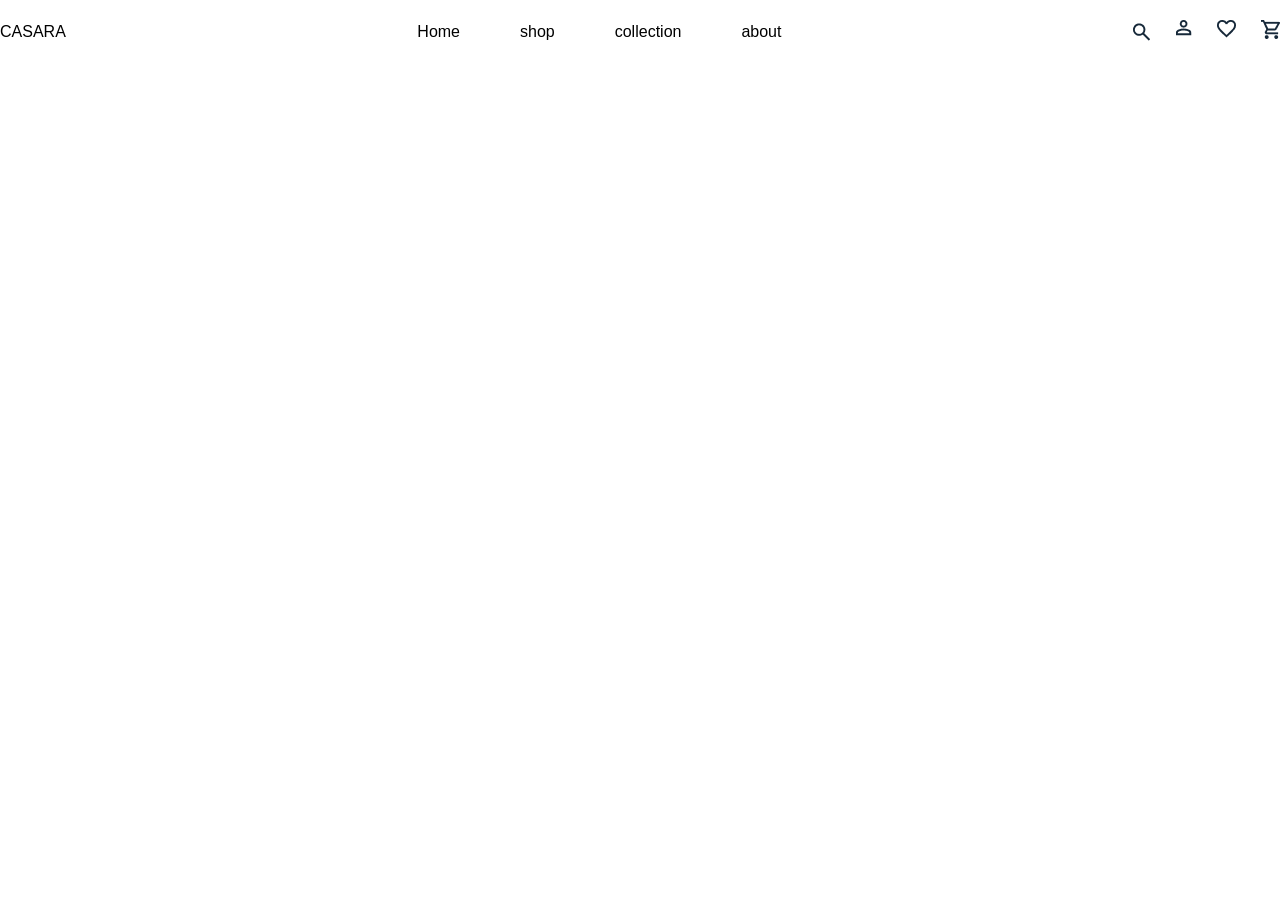
==== index.html @ 80cb8588 "create header" ====
<!doctype html>
<html>

<head>
  <meta charset="UTF-8">
  <meta name="viewport" content="width=device-width, initial-scale=1.0">
  <link href="./src/output.css" rel="stylesheet">
  <link rel="stylesheet" href="https://cdnjs.cloudflare.com/ajax/libs/font-awesome/6.7.2/css/all.min.css">
</head>

<body>
  <header class= py-[20px]">
    <div class="container  mx-auto flex justify-between items-center py-5">
      <div class="menu block md:hidden"><a href="#"><img src="./assets/img/icons/menu (1).svg" alt=""> </a> </div>

      <div class="logo"> CASARA</div>

      <nav class=" hidden md:block">
        <ul class="flex gap-15">
          <li> <a href=" #">Home</a></li>
          <li> <a href=" #">shop</a></li>
          <li> <a href=" #">collection</a></li>
          <li> <a href=" #">about</a></li>

        </ul>



      </nav>
      <div>
        <ul class="flex gap-6.25">

          <li class="hidden md:block"> <a href=" #">
              <img src="./assets/img/icons/search.png" alt=""> </a></li>

          <li class="hidden md:block"> <a href="#"> <img src="./assets/img/icons/person.png" alt=""></a></li>
          <li class="hidden md:block"> <a href="# "> <img src="./assets/img/icons/heart.png" alt=""></a></li>
          <li> <a href=" #"> <img src="./assets/img/icons/Icon.png" alt=""></a></li>

        </ul>
      </div>
    </div>
  </header>
</body>

</html>
---- src/output.css ----
/*! tailwindcss v4.3.3 | MIT License | https://tailwindcss.com */
@layer theme, base, components, utilities;
@layer theme {
  :root, :host {
    --font-sans: -apple-system, BlinkMacSystemFont, "Segoe UI", Roboto, "Helvetica Neue",
      "Noto Sans", Arial, sans-serif, "Apple Color Emoji", "Segoe UI Emoji",
      "Segoe UI Symbol", "Noto Color Emoji";
    --font-mono: ui-monospace, SFMono-Regular, Menlo, Monaco, Consolas, "Liberation Mono",
      "Courier New", monospace;
    --spacing: 0.25rem;
    --default-font-family: var(--font-sans);
    --default-mono-font-family: var(--font-mono);
  }
}
@layer base {
  *, ::after, ::before, ::backdrop, ::file-selector-button {
    box-sizing: border-box;
    margin: 0;
    padding: 0;
    border: 0 solid;
  }
  html, :host {
    line-height: 1.5;
    -webkit-text-size-adjust: 100%;
    tab-size: 4;
    font-family: var(--default-font-family, -apple-system, BlinkMacSystemFont, "Segoe UI", Roboto, "Helvetica Neue", "Noto Sans", Arial, sans-serif, "Apple Color Emoji", "Segoe UI Emoji", "Segoe UI Symbol", "Noto Color Emoji");
    font-feature-settings: var(--default-font-feature-settings, normal);
    font-variation-settings: var(--default-font-variation-settings, normal);
    -webkit-tap-highlight-color: transparent;
  }
  hr {
    height: 0;
    color: inherit;
    border-top-width: 1px;
  }
  abbr:where([title]) {
    -webkit-text-decoration: underline dotted;
    text-decoration: underline dotted;
  }
  h1, h2, h3, h4, h5, h6 {
    font-size: inherit;
    font-weight: inherit;
  }
  a {
    color: inherit;
    -webkit-text-decoration: inherit;
    text-decoration: inherit;
  }
  b, strong {
    font-weight: bolder;
  }
  code, kbd, samp, pre {
    font-family: var(--default-mono-font-family, ui-monospace, SFMono-Regular, Menlo, Monaco, Consolas, "Liberation Mono", "Courier New", monospace);
    font-feature-settings: var(--default-mono-font-feature-settings, normal);
    font-variation-settings: var(--default-mono-font-variation-settings, normal);
    font-size: 1em;
  }
  small {
    font-size: 80%;
  }
  sub, sup {
    font-size: 75%;
    line-height: 0;
    position: relative;
    vertical-align: baseline;
  }
  sub {
    bottom: -0.25em;
  }
  sup {
    top: -0.5em;
  }
  table {
    text-indent: 0;
    border-color: inherit;
    border-collapse: collapse;
  }
  :-moz-focusring:where(:not(iframe)) {
    outline: auto;
  }
  progress {
    vertical-align: baseline;
  }
  summary {
    display: list-item;
  }
  ol, ul, menu {
    list-style: none;
  }
  img, svg, video, canvas, audio, iframe, embed, object {
    display: block;
    vertical-align: middle;
  }
  img, video {
    max-width: 100%;
    height: auto;
  }
  button, input, select, optgroup, textarea, ::file-selector-button {
    font: inherit;
    font-feature-settings: inherit;
    font-variation-settings: inherit;
    letter-spacing: inherit;
    color: inherit;
    border-radius: 0;
    background-color: transparent;
    opacity: 1;
  }
  :where(select:is([multiple], [size])) optgroup {
    font-weight: bolder;
  }
  :where(select:is([multiple], [size])) optgroup option {
    padding-inline-start: 20px;
  }
  ::file-selector-button {
    margin-inline-end: 4px;
  }
  ::placeholder {
    opacity: 1;
  }
  @supports (not (-webkit-appearance: -apple-pay-button))  or (contain-intrinsic-size: 1px) {
    ::placeholder {
      color: currentcolor;
      @supports (color: color-mix(in lab, red, red)) {
        color: color-mix(in oklab, currentcolor 50%, transparent);
      }
    }
  }
  textarea {
    resize: vertical;
  }
  ::-webkit-search-decoration {
    -webkit-appearance: none;
  }
  ::-webkit-date-and-time-value {
    min-height: 1lh;
    text-align: inherit;
  }
  ::-webkit-datetime-edit {
    display: inline-flex;
  }
  ::-webkit-datetime-edit-fields-wrapper {
    padding: 0;
  }
  ::-webkit-datetime-edit, ::-webkit-datetime-edit-year-field, ::-webkit-datetime-edit-month-field, ::-webkit-datetime-edit-day-field, ::-webkit-datetime-edit-hour-field, ::-webkit-datetime-edit-minute-field, ::-webkit-datetime-edit-second-field, ::-webkit-datetime-edit-millisecond-field, ::-webkit-datetime-edit-meridiem-field {
    padding-block: 0;
  }
  ::-webkit-calendar-picker-indicator {
    line-height: 1;
  }
  :-moz-ui-invalid {
    box-shadow: none;
  }
  button, input:where([type="button"], [type="reset"], [type="submit"]), ::file-selector-button {
    appearance: button;
  }
  ::-webkit-inner-spin-button, ::-webkit-outer-spin-button {
    height: auto;
  }
  [hidden]:where(:not([hidden="until-found"])) {
    display: none !important;
  }
}
@layer utilities {
  .container {
    width: 100%;
    @media (width >= 40rem) {
      max-width: 40rem;
    }
    @media (width >= 48rem) {
      max-width: 48rem;
    }
    @media (width >= 64rem) {
      max-width: 64rem;
    }
    @media (width >= 80rem) {
      max-width: 80rem;
    }
    @media (width >= 96rem) {
      max-width: 96rem;
    }
  }
  .mx-auto {
    margin-inline: auto;
  }
  .block {
    display: block;
  }
  .flex {
    display: flex;
  }
  .hidden {
    display: none;
  }
  .items-center {
    align-items: center;
  }
  .justify-between {
    justify-content: space-between;
  }
  .gap-6\.25 {
    gap: calc(var(--spacing) * 6.25);
  }
  .gap-15 {
    gap: calc(var(--spacing) * 15);
  }
  .py-5 {
    padding-block: calc(var(--spacing) * 5);
  }
  .py-\[20px\] {
    padding-block: 20px;
  }
  @media (width >= 48rem) {
    .md\:block {
      display: block;
    }
    .md\:hidden {
      display: none;
    }
  }
}
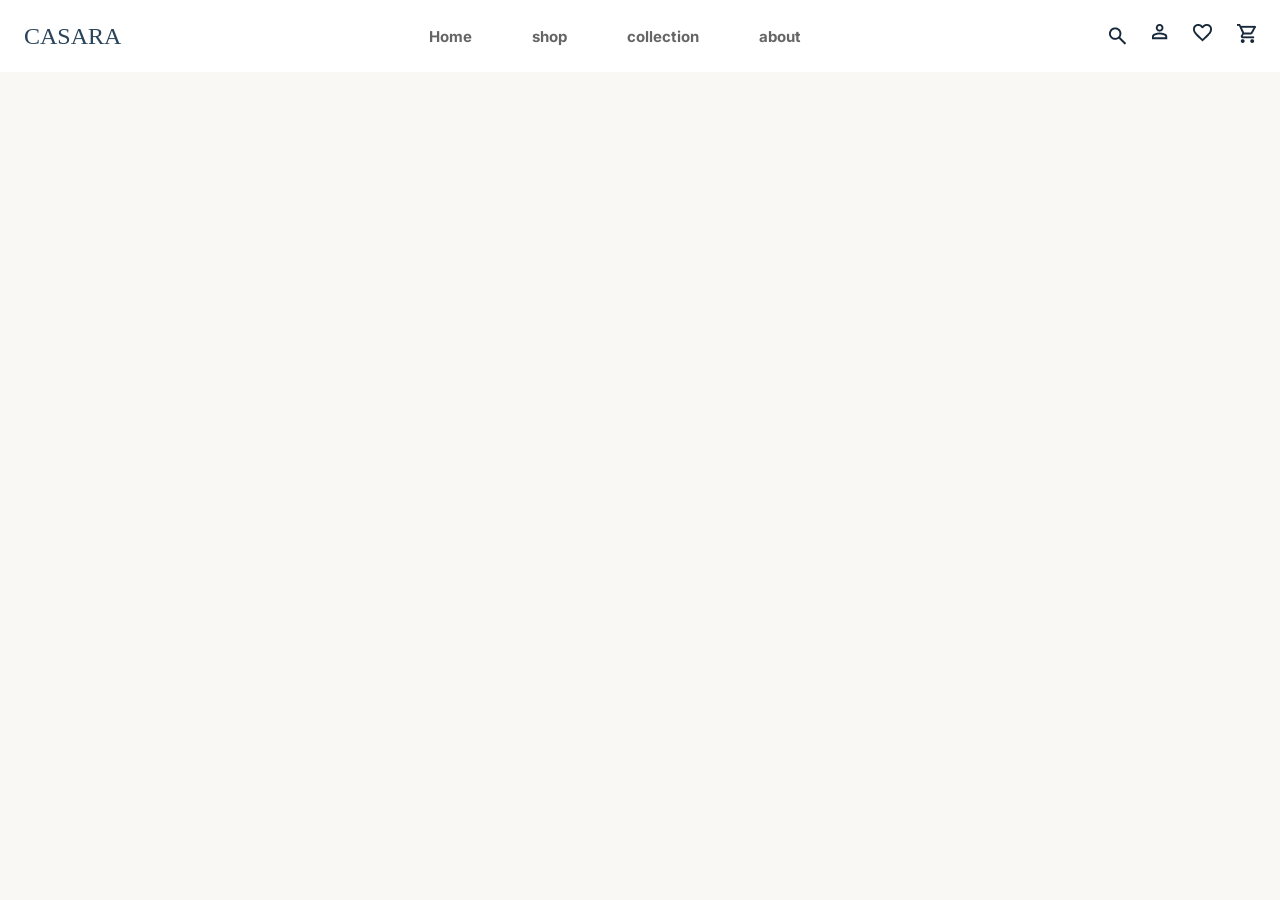
==== commit e3dc86bd: "editing" ====
--- a/index.html
+++ b/index.html
@@ -4,23 +4,30 @@
 <head>
   <meta charset="UTF-8">
   <meta name="viewport" content="width=device-width, initial-scale=1.0">
+  <link rel="preconnect" href="https://fonts.googleapis.com">
+  <link rel="preconnect" href="https://fonts.gstatic.com" crossorigin>
+  <link
+    href="https://fonts.googleapis.com/css2?family=EB+Garamond:ital,wght@0,400..800;1,400..800&family=Inter:ital,opsz,wght@0,14..32,100..900;1,14..32,100..900&display=swap"
+    rel="stylesheet">
   <link href="./src/output.css" rel="stylesheet">
   <link rel="stylesheet" href="https://cdnjs.cloudflare.com/ajax/libs/font-awesome/6.7.2/css/all.min.css">
 </head>
 
-<body>
-  <header class= py-[20px]">
-    <div class="container  mx-auto flex justify-between items-center py-5">
+
+
+<body class="font-inter ">
+  <header class=" py-5 bg-white">
+    <div class="container  mx-auto row justify-between  px-6">
       <div class="menu block md:hidden"><a href="#"><img src="./assets/img/icons/menu (1).svg" alt=""> </a> </div>
 
-      <div class="logo"> CASARA</div>
+      <div class="logo font-logo text-2xl text-primary-warm "> <a href="index.html">CASARA</a></div>
 
       <nav class=" hidden md:block">
-        <ul class="flex gap-15">
-          <li> <a href=" #">Home</a></li>
-          <li> <a href=" #">shop</a></li>
-          <li> <a href=" #">collection</a></li>
-          <li> <a href=" #">about</a></li>
+        <ul class="row  gap-15">
+          <li> <a href=" #" class="navlink">Home</a></li>
+          <li> <a href=" #" class="navlink">shop</a></li>
+          <li> <a href=" #" class="navlink">collection</a></li>
+          <li> <a href=" #" class="navlink">about</a></li>
 
         </ul>
 
@@ -41,6 +48,9 @@
       </div>
     </div>
   </header>
+  <main>
+    
+
 </body>
 
 </html>
--- a/src/output.css
+++ b/src/output.css
@@ -1,4 +1,5 @@
 /*! tailwindcss v4.3.3 | MIT License | https://tailwindcss.com */
+@layer properties;
 @layer theme, base, components, utilities;
 @layer theme {
   :root, :host {
@@ -7,9 +8,21 @@
       "Segoe UI Symbol", "Noto Color Emoji";
     --font-mono: ui-monospace, SFMono-Regular, Menlo, Monaco, Consolas, "Liberation Mono",
       "Courier New", monospace;
+    --color-amber-600: oklch(66.6% 0.179 58.318);
+    --color-white: #fff;
     --spacing: 0.25rem;
+    --text-2xl: 1.5rem;
+    --text-2xl--line-height: calc(2 / 1.5);
+    --font-weight-medium: 500;
+    --font-weight-bold: 700;
+    --default-transition-duration: 150ms;
+    --default-transition-timing-function: cubic-bezier(0.4, 0, 0.2, 1);
     --default-font-family: var(--font-sans);
     --default-mono-font-family: var(--font-mono);
+    --font-inter: "inter";
+    --font-logo: "Ibarra Real Nova", serif;
+    --color-primary-warm: #29445A;
+    --color-brand-bg: #FAF8F5;
   }
 }
 @layer base {
@@ -182,6 +195,10 @@
   .mx-auto {
     margin-inline: auto;
   }
+  .row {
+    display: flex;
+    align-items: center;
+  }
   .block {
     display: block;
   }
@@ -191,23 +208,93 @@
   .hidden {
     display: none;
   }
-  .items-center {
-    align-items: center;
+  .table {
+    display: table;
+  }
+  .border-collapse {
+    border-collapse: collapse;
+  }
+  .resize {
+    resize: both;
   }
   .justify-between {
     justify-content: space-between;
   }
+  .gap-6 {
+    gap: calc(var(--spacing) * 6);
+  }
   .gap-6\.25 {
     gap: calc(var(--spacing) * 6.25);
   }
   .gap-15 {
     gap: calc(var(--spacing) * 15);
   }
+  .border {
+    border-style: var(--tw-border-style);
+    border-width: 1px;
+  }
+  .bg-white {
+    background-color: var(--color-white);
+  }
+  .px-6 {
+    padding-inline: calc(var(--spacing) * 6);
+  }
   .py-5 {
     padding-block: calc(var(--spacing) * 5);
   }
-  .py-\[20px\] {
-    padding-block: 20px;
+  .font-inter {
+    font-family: var(--font-inter);
+  }
+  .font-logo {
+    font-family: var(--font-logo);
+  }
+  .text-2xl {
+    font-size: var(--text-2xl);
+    line-height: var(--tw-leading, var(--text-2xl--line-height));
+  }
+  .navlink {
+    font-size: 15px;
+    --tw-font-weight: var(--font-weight-bold);
+    font-weight: var(--font-weight-bold);
+    opacity: 60%;
+    transition-property: all;
+    transition-timing-function: var(--tw-ease, var(--default-transition-timing-function));
+    transition-duration: var(--tw-duration, var(--default-transition-duration));
+    --tw-duration: 300ms;
+    transition-duration: 300ms;
+    &:hover {
+      @media (hover: hover) {
+        color: var(--color-primary-warm);
+      }
+    }
+  }
+  .text-\[11px\] {
+    font-size: 11px;
+  }
+  .leading-\[16\.5px\] {
+    --tw-leading: 16.5px;
+    line-height: 16.5px;
+  }
+  .font-medium {
+    --tw-font-weight: var(--font-weight-medium);
+    font-weight: var(--font-weight-medium);
+  }
+  .tracking-\[0\.88px\] {
+    --tw-tracking: 0.88px;
+    letter-spacing: 0.88px;
+  }
+  .text-\[\#491700\] {
+    color: #491700;
+  }
+  .text-primary-warm {
+    color: var(--color-primary-warm);
+  }
+  .underline {
+    text-decoration-line: underline;
+  }
+  .outline {
+    outline-style: var(--tw-outline-style);
+    outline-width: 1px;
   }
   @media (width >= 48rem) {
     .md\:block {
@@ -218,3 +305,69 @@
     }
   }
 }
+@layer base {
+  body {
+    font-family: var(--font-inter);
+    background-color: var(--color-brand-bg);
+  }
+  h1 {
+    font-size: 3rem;
+    line-height: 1.2rem;
+    font-weight: 500;
+  }
+  h2 {
+    font-size: 2rem;
+    line-height: 1.2rem;
+    font-weight: 500;
+  }
+  h3 {
+    font-size: 1.5rem;
+    line-height: 1.2rem;
+    font-weight: 500;
+  }
+  .container {
+    margin-inline: auto;
+    padding-inline: calc(var(--spacing) * 2);
+    @media (width >= 48rem) {
+      padding-inline: 0px;
+    }
+  }
+}
+@property --tw-border-style {
+  syntax: "*";
+  inherits: false;
+  initial-value: solid;
+}
+@property --tw-font-weight {
+  syntax: "*";
+  inherits: false;
+}
+@property --tw-duration {
+  syntax: "*";
+  inherits: false;
+}
+@property --tw-leading {
+  syntax: "*";
+  inherits: false;
+}
+@property --tw-tracking {
+  syntax: "*";
+  inherits: false;
+}
+@property --tw-outline-style {
+  syntax: "*";
+  inherits: false;
+  initial-value: solid;
+}
+@layer properties {
+  @supports ((-webkit-hyphens: none) and (not (margin-trim: inline))) or ((-moz-orient: inline) and (not (color:rgb(from red r g b)))) {
+    *, ::before, ::after, ::backdrop {
+      --tw-border-style: solid;
+      --tw-font-weight: initial;
+      --tw-duration: initial;
+      --tw-leading: initial;
+      --tw-tracking: initial;
+      --tw-outline-style: solid;
+    }
+  }
+}
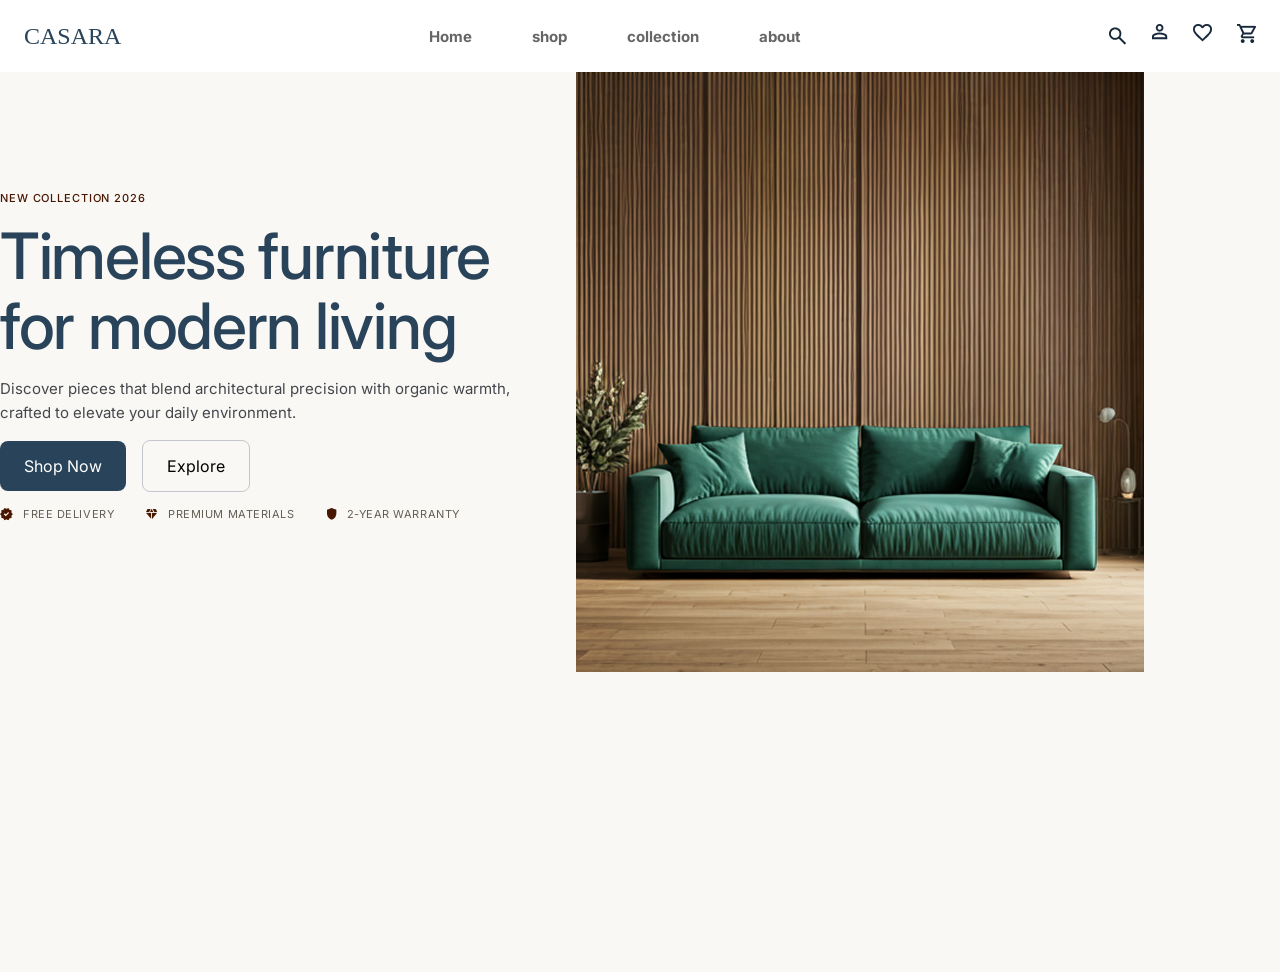
==== commit dac114d6: "hero section" ====
--- a/index.html
+++ b/index.html
@@ -49,8 +49,51 @@
     </div>
   </header>
   <main>
-    
+    <section class="h-screen">
+      <div class="container row  flex-col md:flex-row gap-12 ">
+        <div class="flex flex-col gap-[14.9px]">
+          <div class="text-[#491700] text-[11px] font-medium  leading-[16.5px] tracking-[0.88px]"> NEW COLLECTION 2026
+          </div>
 
+          <h1
+            class="text-[36px] leading-[39.6px] tracking-[-0.72px] text-primary-warm lg:text-[64px] font-medium  lg:leading-[70.4px] lg:tracking-[-1.28px] ">
+            Timeless furniture for modern living
+          </h1>
+          <div>
+            <p class="text-[#43474C] text-[15px] font-normal leading-6 ">Discover pieces that blend architectural
+              precision with organic warmth, crafted to elevate your daily environment.
+
+            </p>
+          </div>
+
+          <div class="   flex-col  row md:flex-row  gap-[16px] "> <button
+              class=" w-full md:w-auto bg-primary-warm text-white text-[16px] leading-6 py-3.25 px-6  rounded-lg hover:bg-primary-warm/80 transition active:scale-90">Shop
+              Now
+            </button>
+            <button
+              class="w-full md:w-auto border border-[#C4C6CD]  py-3.25 px-6 rounded-lg  hover:bg-primary-warm/80 transition active:scale-90">Explore</button>
+          </div>
+          <div class="  flex flex-col pb-8 gap-4 md:flex-row md:row md:gap-8">
+            <div class=" text-[11px] leading-4 tracking-[.55px] text-[#635E55] row gap-2.5 "> <img
+                src="./assets/img/icons/true.png" alt="">FREE
+              DELIVERY</div>
+            <div class=" text-[11px] leading-4 tracking-[.55px] text-[#635E55] row gap-2.5 "> <img
+                src="./assets/img/icons/redheart.png" alt=""> PREMIUM
+              MATERIALS </div>
+            <div class=" text-[11px] leading-4 tracking-[.55px] text-[#635E55] row gap-2.5 "> <img
+                src="./assets/img/icons/Icon (2).png" alt="">2-YEAR WARRANTY
+            </div>
+          </div>
+
+
+
+        </div>
+        <div class="imgs w-full"> <img src="./assets/img/hero.png" alt=""></div>
+
+      </div>
+
+    </section>
+  </main>
 </body>
 
 </html>
--- a/src/output.css
+++ b/src/output.css
@@ -8,13 +8,14 @@
       "Segoe UI Symbol", "Noto Color Emoji";
     --font-mono: ui-monospace, SFMono-Regular, Menlo, Monaco, Consolas, "Liberation Mono",
       "Courier New", monospace;
-    --color-amber-600: oklch(66.6% 0.179 58.318);
     --color-white: #fff;
     --spacing: 0.25rem;
     --text-2xl: 1.5rem;
     --text-2xl--line-height: calc(2 / 1.5);
+    --font-weight-normal: 400;
     --font-weight-medium: 500;
     --font-weight-bold: 700;
+    --radius-lg: 0.5rem;
     --default-transition-duration: 150ms;
     --default-transition-timing-function: cubic-bezier(0.4, 0, 0.2, 1);
     --default-font-family: var(--font-sans);
@@ -192,6 +193,15 @@
       max-width: 96rem;
     }
   }
+  .custom-container {
+    margin-inline: auto;
+    width: 100%;
+    max-width: 1280px;
+    padding-inline: calc(var(--spacing) * 6);
+    @media (width >= 48rem) {
+      padding-inline: 0px;
+    }
+  }
   .mx-auto {
     margin-inline: auto;
   }
@@ -211,36 +221,81 @@
   .table {
     display: table;
   }
+  .h-screen {
+    height: 100vh;
+  }
+  .w-full {
+    width: 100%;
+  }
   .border-collapse {
     border-collapse: collapse;
   }
   .resize {
     resize: both;
   }
+  .flex-col {
+    flex-direction: column;
+  }
   .justify-between {
     justify-content: space-between;
   }
+  .gap-2 {
+    gap: calc(var(--spacing) * 2);
+  }
+  .gap-2\.5 {
+    gap: calc(var(--spacing) * 2.5);
+  }
+  .gap-4 {
+    gap: calc(var(--spacing) * 4);
+  }
   .gap-6 {
     gap: calc(var(--spacing) * 6);
   }
   .gap-6\.25 {
     gap: calc(var(--spacing) * 6.25);
   }
+  .gap-12 {
+    gap: calc(var(--spacing) * 12);
+  }
   .gap-15 {
     gap: calc(var(--spacing) * 15);
+  }
+  .gap-\[14\.9px\] {
+    gap: 14.9px;
+  }
+  .gap-\[16px\] {
+    gap: 16px;
+  }
+  .rounded-lg {
+    border-radius: var(--radius-lg);
   }
   .border {
     border-style: var(--tw-border-style);
     border-width: 1px;
   }
+  .border-\[\#C4C6CD\] {
+    border-color: #C4C6CD;
+  }
+  .bg-primary-warm {
+    background-color: var(--color-primary-warm);
+  }
   .bg-white {
     background-color: var(--color-white);
   }
   .px-6 {
     padding-inline: calc(var(--spacing) * 6);
   }
+  .py-3 {
+    padding-block: calc(var(--spacing) * 3);
+  }
+  .py-3\.25 {
+    padding-block: calc(var(--spacing) * 3.25);
+  }
   .py-5 {
     padding-block: calc(var(--spacing) * 5);
+  }
+  .pb-8 {
+    padding-bottom: calc(var(--spacing) * 8);
   }
   .font-inter {
     font-family: var(--font-inter);
@@ -271,23 +326,65 @@
   .text-\[11px\] {
     font-size: 11px;
   }
+  .text-\[15px\] {
+    font-size: 15px;
+  }
+  .text-\[16px\] {
+    font-size: 16px;
+  }
+  .text-\[36px\] {
+    font-size: 36px;
+  }
+  .leading-4 {
+    --tw-leading: calc(var(--spacing) * 4);
+    line-height: calc(var(--spacing) * 4);
+  }
+  .leading-6 {
+    --tw-leading: calc(var(--spacing) * 6);
+    line-height: calc(var(--spacing) * 6);
+  }
   .leading-\[16\.5px\] {
     --tw-leading: 16.5px;
     line-height: 16.5px;
   }
+  .leading-\[39\.6px\] {
+    --tw-leading: 39.6px;
+    line-height: 39.6px;
+  }
   .font-medium {
     --tw-font-weight: var(--font-weight-medium);
     font-weight: var(--font-weight-medium);
   }
+  .font-normal {
+    --tw-font-weight: var(--font-weight-normal);
+    font-weight: var(--font-weight-normal);
+  }
+  .tracking-\[-0\.72px\] {
+    --tw-tracking: -0.72px;
+    letter-spacing: -0.72px;
+  }
+  .tracking-\[\.55px\] {
+    --tw-tracking: .55px;
+    letter-spacing: .55px;
+  }
   .tracking-\[0\.88px\] {
     --tw-tracking: 0.88px;
     letter-spacing: 0.88px;
   }
+  .text-\[\#635E55\] {
+    color: #635E55;
+  }
+  .text-\[\#43474C\] {
+    color: #43474C;
+  }
   .text-\[\#491700\] {
     color: #491700;
   }
   .text-primary-warm {
     color: var(--color-primary-warm);
+  }
+  .text-white {
+    color: var(--color-white);
   }
   .underline {
     text-decoration-line: underline;
@@ -296,12 +393,59 @@
     outline-style: var(--tw-outline-style);
     outline-width: 1px;
   }
+  .transition {
+    transition-property: color, background-color, border-color, outline-color, text-decoration-color, fill, stroke, --tw-gradient-from, --tw-gradient-via, --tw-gradient-to, opacity, box-shadow, transform, translate, scale, rotate, filter, -webkit-backdrop-filter, backdrop-filter, display, content-visibility, overlay, pointer-events;
+    transition-timing-function: var(--tw-ease, var(--default-transition-timing-function));
+    transition-duration: var(--tw-duration, var(--default-transition-duration));
+  }
+  @media (hover: hover) {
+    .hover\:bg-primary-warm\/80:hover {
+      background-color: color-mix(in srgb, #29445A 80%, transparent);
+    }
+    @supports (color: color-mix(in lab, red, red)) {
+      .hover\:bg-primary-warm\/80:hover {
+        background-color: color-mix(in oklab, var(--color-primary-warm) 80%, transparent);
+      }
+    }
+  }
+  .active\:scale-90:active {
+    --tw-scale-x: 90%;
+    --tw-scale-y: 90%;
+    --tw-scale-z: 90%;
+    scale: var(--tw-scale-x) var(--tw-scale-y);
+  }
   @media (width >= 48rem) {
+    .md\:row {
+      display: flex;
+      align-items: center;
+    }
     .md\:block {
       display: block;
     }
     .md\:hidden {
       display: none;
+    }
+    .md\:w-auto {
+      width: auto;
+    }
+    .md\:flex-row {
+      flex-direction: row;
+    }
+    .md\:gap-8 {
+      gap: calc(var(--spacing) * 8);
+    }
+  }
+  @media (width >= 64rem) {
+    .lg\:text-\[64px\] {
+      font-size: 64px;
+    }
+    .lg\:leading-\[70\.4px\] {
+      --tw-leading: 70.4px;
+      line-height: 70.4px;
+    }
+    .lg\:tracking-\[-1\.28px\] {
+      --tw-tracking: -1.28px;
+      letter-spacing: -1.28px;
     }
   }
 }
@@ -325,9 +469,12 @@
     line-height: 1.2rem;
     font-weight: 500;
   }
+  button {
+    cursor: pointer;
+  }
   .container {
     margin-inline: auto;
-    padding-inline: calc(var(--spacing) * 2);
+    padding-inline: calc(var(--spacing) * 6);
     @media (width >= 48rem) {
       padding-inline: 0px;
     }
@@ -358,6 +505,21 @@
   syntax: "*";
   inherits: false;
   initial-value: solid;
+}
+@property --tw-scale-x {
+  syntax: "*";
+  inherits: false;
+  initial-value: 1;
+}
+@property --tw-scale-y {
+  syntax: "*";
+  inherits: false;
+  initial-value: 1;
+}
+@property --tw-scale-z {
+  syntax: "*";
+  inherits: false;
+  initial-value: 1;
 }
 @layer properties {
   @supports ((-webkit-hyphens: none) and (not (margin-trim: inline))) or ((-moz-orient: inline) and (not (color:rgb(from red r g b)))) {
@@ -368,6 +530,9 @@
       --tw-leading: initial;
       --tw-tracking: initial;
       --tw-outline-style: solid;
-    }
-  }
-}
+      --tw-scale-x: 1;
+      --tw-scale-y: 1;
+      --tw-scale-z: 1;
+    }
+  }
+}
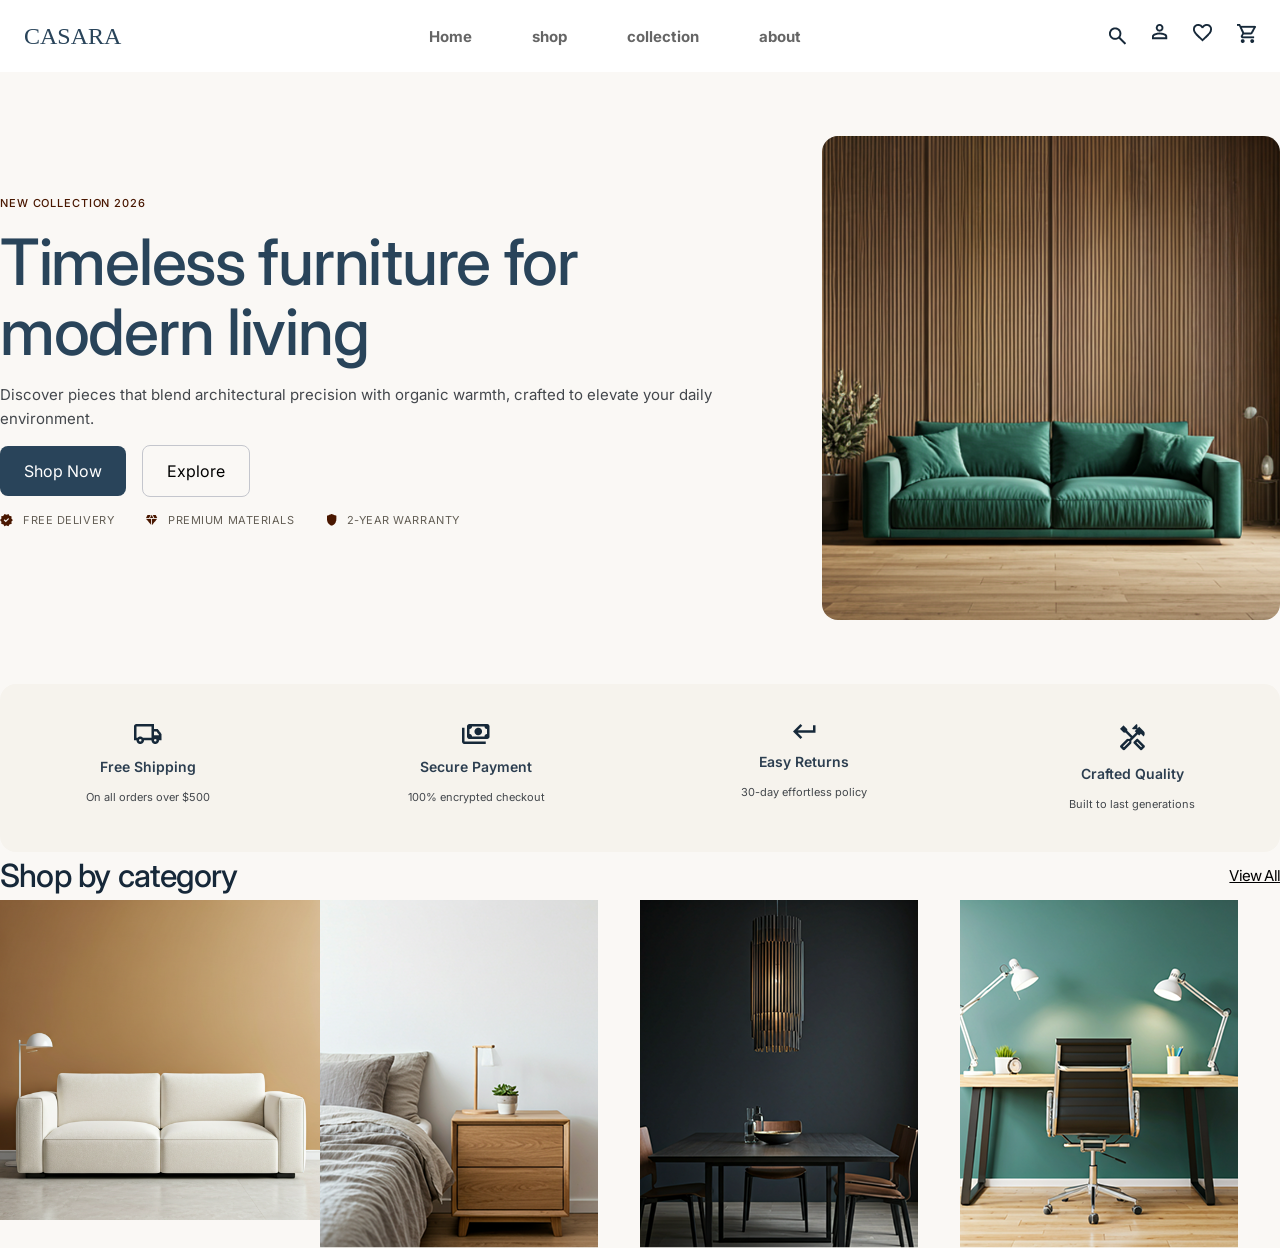
==== commit 465d6fdd: "for Eng Ibrahim" ====
--- a/index.html
+++ b/index.html
@@ -49,8 +49,8 @@
     </div>
   </header>
   <main>
-    <section class="h-screen">
-      <div class="container row  flex-col md:flex-row gap-12 ">
+    <section class="py-10">
+      <div class="container row py-6 flex-col md:flex-row gap-12 ">
         <div class="flex flex-col gap-[14.9px]">
           <div class="text-[#491700] text-[11px] font-medium  leading-[16.5px] tracking-[0.88px]"> NEW COLLECTION 2026
           </div>
@@ -88,11 +88,55 @@
 
 
         </div>
-        <div class="imgs w-full"> <img src="./assets/img/hero.png" alt=""></div>
+        <div> <img class="rounded-2xl" src="./assets/img/hero.png" alt=""></div>
 
       </div>
 
     </section>
+
+    <section class="container bg-[#F6F3ED]   rounded-2xl ">
+      <div class=" grid grid-cols-2 md:grid-cols-4 gap-8  py-10 ">
+        <div class=" flex flex-col items-center text-center">
+          <img src="./assets/img/icons/bus.png" alt="">
+          <h4 class="my-3 text-[#2C3E50]  text-[14px] leading-[21px]">Free Shipping</h4>
+          <p class="para">On all orders over $500</p>
+        </div>
+        <div class=" flex flex-col items-center text-center">
+          <img src="./assets/img/icons/Icon (1).png" alt="">
+          <h4 class="my-3 text-[#2C3E50] text-[14px] leading-[21px]">Secure Payment</h4>
+          <p class="para">100% encrypted checkout</p>
+        </div>
+        <div class=" flex flex-col items-center text-center">
+          <img src="./assets/img/icons/arrow.png" alt="">
+          <h4 class="my-3 text-[#2C3E50] text-[14px] leading-[21px]">Easy Returns</h4>
+          <p class="para">30-day effortless policy</p>
+        </div>
+        <div class=" flex flex-col items-center text-center">
+          <img src="./assets/img/icons/Icon (3).png" alt="">
+          <h4 class="my-3 text-[#2C3E50] text-[14px] leading-[21px]">Crafted Quality</h4>
+          <p class="para">Built to last generations</p>
+        </div>
+      </div>
+    </section>
+
+    <section>
+      <div class="">
+        <div class="head row justify-between ">
+          <h2 class="text-[#162839] text-[32px] ">Shop by category</h2>
+          <p class="underline underline-offset-1 text-[15px] tracking-[-.8px]">View All</p>
+        </div>
+        <div class="cards grid grid-cols-4">
+          <div>
+            <img src="./assets/img/imges/livingroom.png" alt="">
+          </div>
+          <div><img src="./assets/img/imges/bedroom.png" alt=""></div>
+          <div><img src="./assets/img/imges/dining.png" alt=""></div>
+          <div><img src="./assets/img/imges/office.png" alt=""></div>
+
+        </div>
+      </div>
+    </section>
+
   </main>
 </body>
 
--- a/src/output.css
+++ b/src/output.css
@@ -16,6 +16,7 @@
     --font-weight-medium: 500;
     --font-weight-bold: 700;
     --radius-lg: 0.5rem;
+    --radius-2xl: 1rem;
     --default-transition-duration: 150ms;
     --default-transition-timing-function: cubic-bezier(0.4, 0, 0.2, 1);
     --default-font-family: var(--font-sans);
@@ -193,17 +194,11 @@
       max-width: 96rem;
     }
   }
-  .custom-container {
-    margin-inline: auto;
-    width: 100%;
-    max-width: 1280px;
-    padding-inline: calc(var(--spacing) * 6);
-    @media (width >= 48rem) {
-      padding-inline: 0px;
-    }
-  }
   .mx-auto {
     margin-inline: auto;
+  }
+  .my-3 {
+    margin-block: calc(var(--spacing) * 3);
   }
   .row {
     display: flex;
@@ -215,15 +210,15 @@
   .flex {
     display: flex;
   }
+  .grid {
+    display: grid;
+  }
   .hidden {
     display: none;
   }
   .table {
     display: table;
   }
-  .h-screen {
-    height: 100vh;
-  }
   .w-full {
     width: 100%;
   }
@@ -233,9 +228,18 @@
   .resize {
     resize: both;
   }
+  .grid-cols-2 {
+    grid-template-columns: repeat(2, minmax(0, 1fr));
+  }
+  .grid-cols-4 {
+    grid-template-columns: repeat(4, minmax(0, 1fr));
+  }
   .flex-col {
     flex-direction: column;
   }
+  .items-center {
+    align-items: center;
+  }
   .justify-between {
     justify-content: space-between;
   }
@@ -254,6 +258,9 @@
   .gap-6\.25 {
     gap: calc(var(--spacing) * 6.25);
   }
+  .gap-8 {
+    gap: calc(var(--spacing) * 8);
+  }
   .gap-12 {
     gap: calc(var(--spacing) * 12);
   }
@@ -265,6 +272,9 @@
   }
   .gap-\[16px\] {
     gap: 16px;
+  }
+  .rounded-2xl {
+    border-radius: var(--radius-2xl);
   }
   .rounded-lg {
     border-radius: var(--radius-lg);
@@ -276,6 +286,9 @@
   .border-\[\#C4C6CD\] {
     border-color: #C4C6CD;
   }
+  .bg-\[\#F6F3ED\] {
+    background-color: #F6F3ED;
+  }
   .bg-primary-warm {
     background-color: var(--color-primary-warm);
   }
@@ -294,8 +307,17 @@
   .py-5 {
     padding-block: calc(var(--spacing) * 5);
   }
+  .py-6 {
+    padding-block: calc(var(--spacing) * 6);
+  }
+  .py-10 {
+    padding-block: calc(var(--spacing) * 10);
+  }
   .pb-8 {
     padding-bottom: calc(var(--spacing) * 8);
+  }
+  .text-center {
+    text-align: center;
   }
   .font-inter {
     font-family: var(--font-inter);
@@ -326,11 +348,17 @@
   .text-\[11px\] {
     font-size: 11px;
   }
+  .text-\[14px\] {
+    font-size: 14px;
+  }
   .text-\[15px\] {
     font-size: 15px;
   }
   .text-\[16px\] {
     font-size: 16px;
+  }
+  .text-\[32px\] {
+    font-size: 32px;
   }
   .text-\[36px\] {
     font-size: 36px;
@@ -347,6 +375,10 @@
     --tw-leading: 16.5px;
     line-height: 16.5px;
   }
+  .leading-\[21px\] {
+    --tw-leading: 21px;
+    line-height: 21px;
+  }
   .leading-\[39\.6px\] {
     --tw-leading: 39.6px;
     line-height: 39.6px;
@@ -359,10 +391,26 @@
     --tw-font-weight: var(--font-weight-normal);
     font-weight: var(--font-weight-normal);
   }
+  .tracking-\[-\.8\] {
+    --tw-tracking: -.8;
+    letter-spacing: -.8;
+  }
+  .tracking-\[-\.8px\] {
+    --tw-tracking: -.8px;
+    letter-spacing: -.8px;
+  }
+  .tracking-\[-\.\] {
+    --tw-tracking: -.;
+    letter-spacing: -.;
+  }
   .tracking-\[-0\.72px\] {
     --tw-tracking: -0.72px;
     letter-spacing: -0.72px;
   }
+  .tracking-\[-\] {
+    --tw-tracking: -;
+    letter-spacing: -;
+  }
   .tracking-\[\.55px\] {
     --tw-tracking: .55px;
     letter-spacing: .55px;
@@ -371,15 +419,24 @@
     --tw-tracking: 0.88px;
     letter-spacing: 0.88px;
   }
+  .text-\[\#2C3E50\] {
+    color: #2C3E50;
+  }
   .text-\[\#635E55\] {
     color: #635E55;
   }
   .text-\[\#43474C\] {
     color: #43474C;
   }
+  .text-\[\#162839\] {
+    color: #162839;
+  }
   .text-\[\#491700\] {
     color: #491700;
   }
+  .text-\[15\] {
+    color: 15;
+  }
   .text-primary-warm {
     color: var(--color-primary-warm);
   }
@@ -388,6 +445,9 @@
   }
   .underline {
     text-decoration-line: underline;
+  }
+  .underline-offset-1 {
+    text-underline-offset: 1px;
   }
   .outline {
     outline-style: var(--tw-outline-style);
@@ -428,6 +488,9 @@
     .md\:w-auto {
       width: auto;
     }
+    .md\:grid-cols-4 {
+      grid-template-columns: repeat(4, minmax(0, 1fr));
+    }
     .md\:flex-row {
       flex-direction: row;
     }
@@ -456,18 +519,24 @@
   }
   h1 {
     font-size: 3rem;
-    line-height: 1.2rem;
+    line-height: 1.2;
     font-weight: 500;
   }
   h2 {
     font-size: 2rem;
-    line-height: 1.2rem;
+    line-height: 48px;
     font-weight: 500;
+    letter-spacing: -.8px;
   }
   h3 {
     font-size: 1.5rem;
-    line-height: 1.2rem;
+    line-height: 1.2;
     font-weight: 500;
+  }
+  h4 {
+    font-size: 0.9375rem;
+    line-height: 1.4;
+    font-weight: 600;
   }
   button {
     cursor: pointer;
@@ -478,6 +547,14 @@
     @media (width >= 48rem) {
       padding-inline: 0px;
     }
+  }
+}
+@layer components {
+  .para {
+    font-size: 11px;
+    --tw-leading: 16.5px;
+    line-height: 16.5px;
+    color: #43474C;
   }
 }
 @property --tw-border-style {
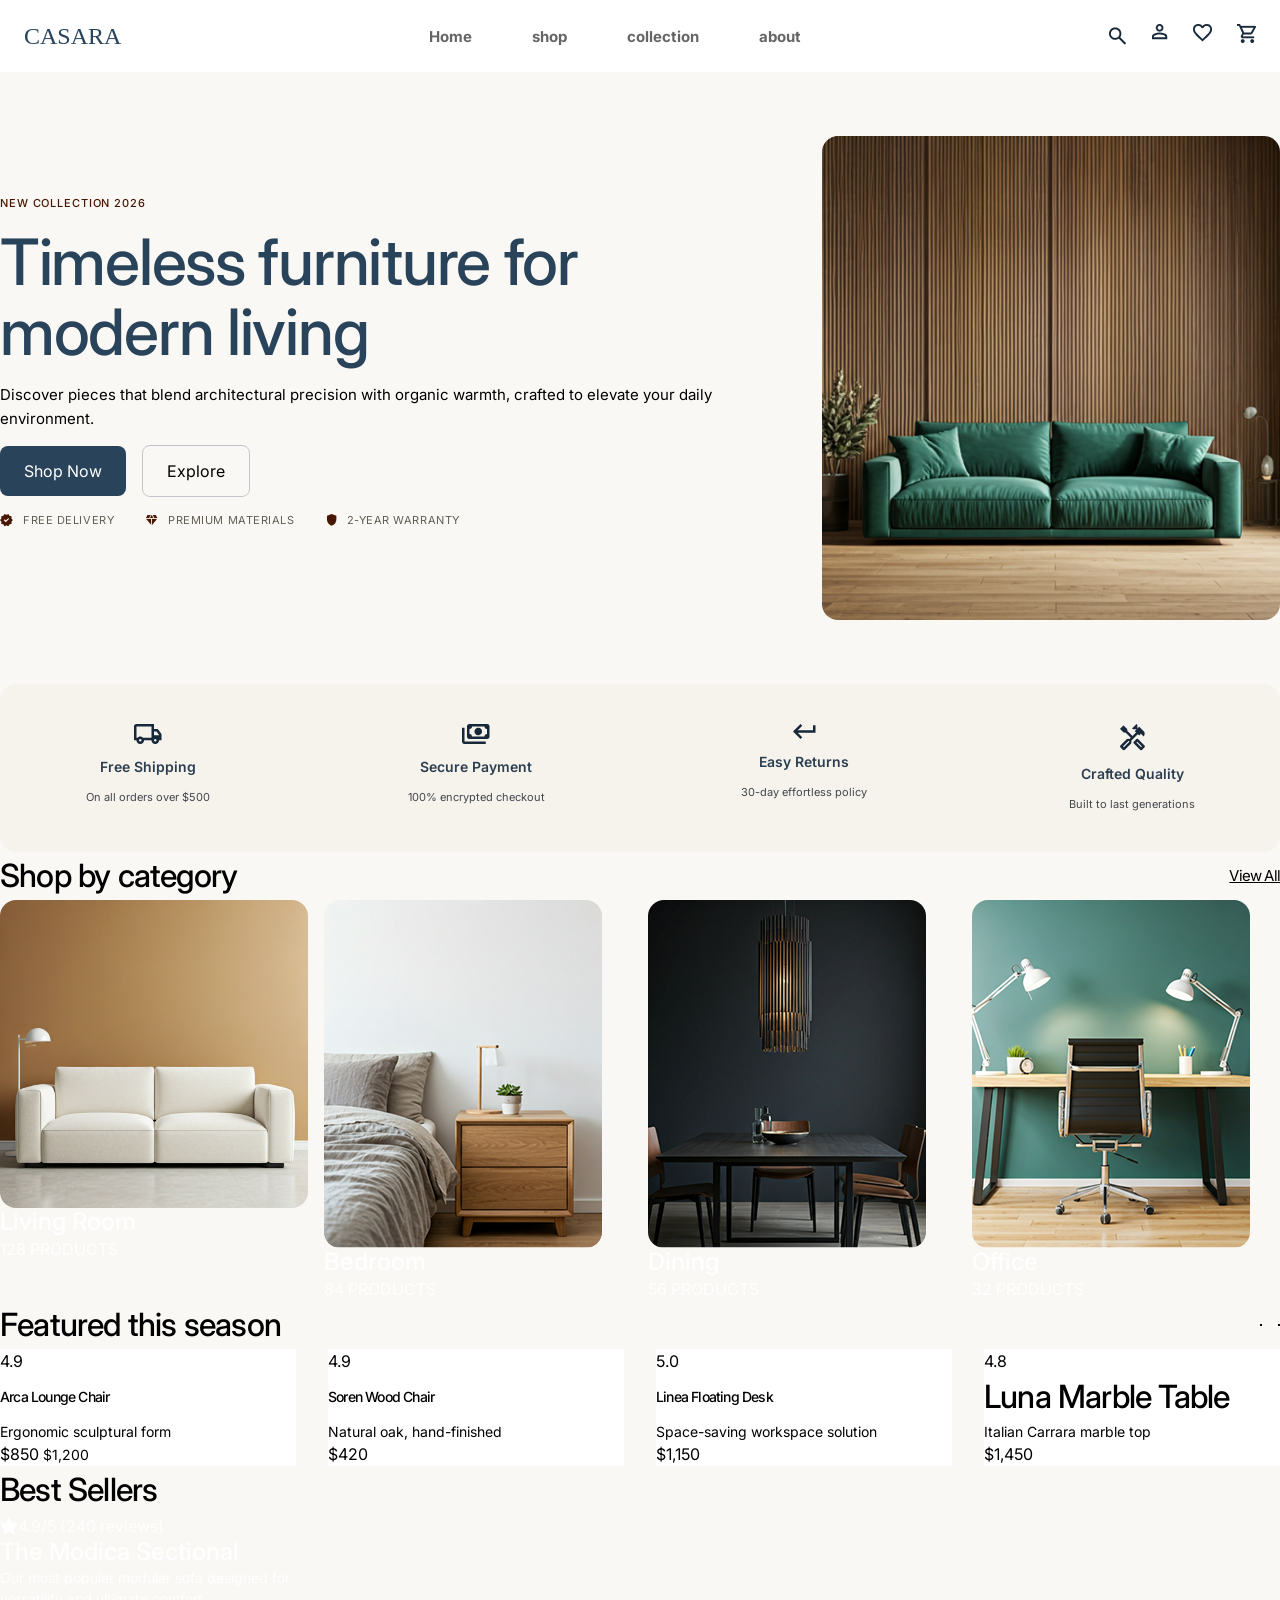
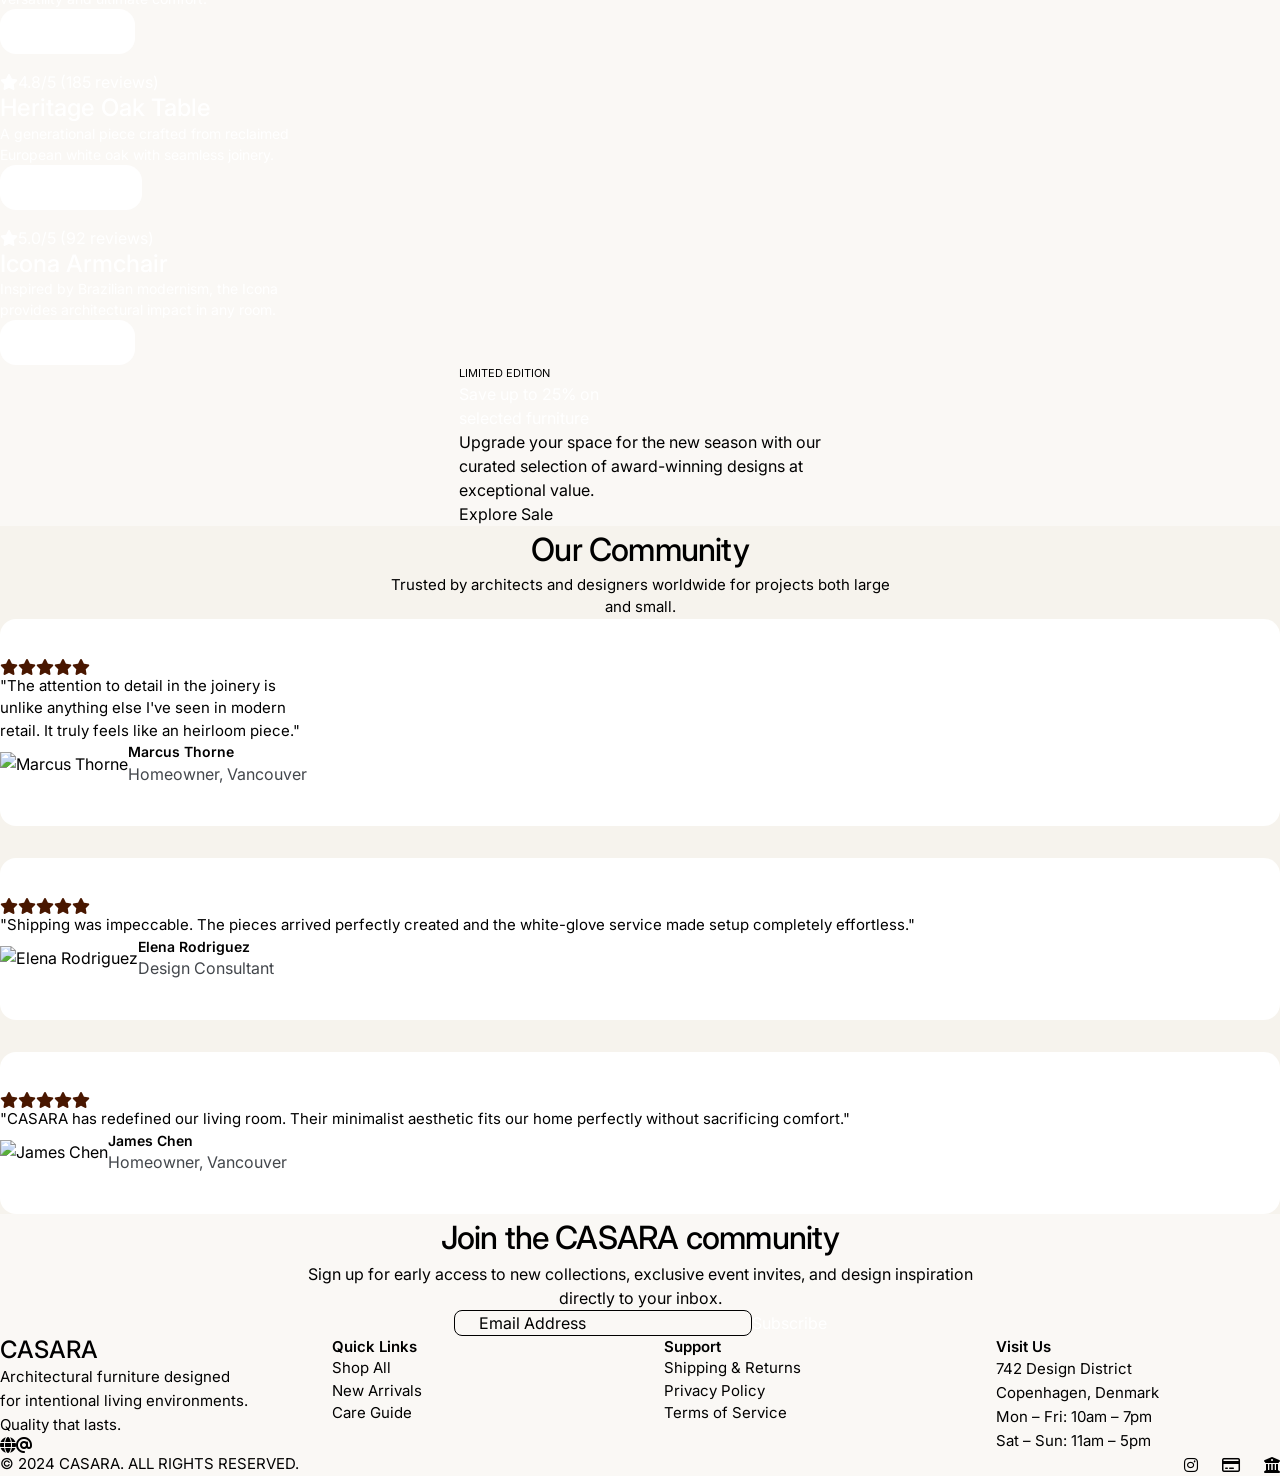
==== commit ca3a0b0c: "Complete home page" ====
--- a/index.html
+++ b/index.html
@@ -60,7 +60,7 @@
             Timeless furniture for modern living
           </h1>
           <div>
-            <p class="text-[#43474C] text-[15px] font-normal leading-6 ">Discover pieces that blend architectural
+            <p class="text-graycol text-[15px] font-normal leading-6 ">Discover pieces that blend architectural
               precision with organic warmth, crafted to elevate your daily environment.
 
             </p>
@@ -88,7 +88,7 @@
 
 
         </div>
-        <div> <img class="rounded-2xl" src="./assets/img/hero.png" alt=""></div>
+        <div> <img class="rounded-2xl" src="./assets/img/imges/hero.png" alt=""></div>
 
       </div>
 
@@ -119,23 +119,396 @@
       </div>
     </section>
 
+    <section class="mt-24">
+      <div class=" container ">
+        <div class="head mb-8 md:mb-12 w-full row justify-between ">
+          <h2 class="text-bluetext text-[32px] ">Shop by category</h2>
+          <p class="underline underline-offset-1 text-[15px] tracking-[-.8px]">View All</p>
+        </div>
+        <div class="cards grid grid-cols-2 gap-4 md:grid-cols-4">
+          <div class="relative">
+            <img class="rounded-2xl" src="./assets/img/imges/livingroom.png" alt="">
+            <div class="absolute bottom-9 left-7 text-white">
+              <h3>Living Room</h3>
+              <p class="">128 PRODUCTS</p>
+            </div>
+          </div>
+          <div class="relative"><img class="rounded-2xl" src="./assets/img/imges/bedroom.png" alt="">
+            <div class="absolute bottom-9 left-7 text-white">
+              <h3>Bedroom</h3>
+              <p class="">84 PRODUCTS</p>
+            </div>
+          </div>
+          <div class="relative"><img class="rounded-2xl" src="./assets/img/imges/dining.png" alt="">
+            <div class="absolute bottom-9 left-7 text-white">
+              <h3>Dining</h3>
+              <p class=""> 56 PRODUCTS</p>
+            </div>
+          </div>
+          <div class="relative"><img class="rounded-2xl" src="./assets/img/imges/office.png" alt="">
+            <div class="absolute bottom-9 left-7 text-white">
+              <h3>Office</h3>
+              <p class="">32 PRODUCTS</p>
+            </div>
+          </div>
+
+        </div>
+      </div>
+
+
+    </section>
+    <section class=" my-24 bg-[#F0EEE8]">
+      <div class="pb-24 ">
+        <div class="header container row justify-between pt-24 pb-12 ">
+          <h2> Featured this season</h2>
+          <div class="row gap-4">
+            <button class="border border-[#74777D] rounded-[9999px] py-2 px-2"> <img
+                src="./assets/img/icons/leftarrow.png" alt=""></button>
+            <button class="border border-[#74777D] rounded-[9999px] py-2 px-2"> <img
+                src="./assets/img/icons/rightarrow.png" alt=""></button>
+          </div>
+        </div>
+        <div class="container grid  sm:grid-cols-1 md:grid-cols-4  md:gap-8">
+          <div class="  bg-white overflow-hidden rounded-4xl">
+            <div class="img"> <img class="w-full" src="./assets/img/imges/orangechair.png" alt=""></div>
+            <div class="text p-6">
+              <div class=" md:mt-6 row gap-[3.25px]"> <img src="./assets/img/icons/star.png" alt="">
+                <span>4.9</span>
+              </div>
+              <h2 class="text-bluetext text-[14px]">Arca Lounge Chair</h2>
+              <p class=" text-graycol leading-5 text-[14px]">Ergonomic sculptural form</p>
+              <div class="md:mt-5 mb-6"> <span class=" price">$850</span>
+                <span class="text-graycol text-[14px] line-through">$1,200</span>
+              </div>
+
+            </div>
+          </div>
+          <div class="  bg-white overflow-hidden sm: rounded-4xl">
+            <div class="img"> <img class="w-full" src="./assets/img/imges/woodchair.png" alt=""></div>
+            <div class="text p-6">
+              <div class="md:mt-6 row gap-[3.25px]"> <img src="./assets/img/icons/star.png" alt=""> <span
+                  class="">4.9</span></div>
+              <h2 class="text-bluetext text-[14px]">Soren Wood Chair</h2>
+              <p class=" text-graycol leading-5 text-[14px]">Natural oak, hand-finished</p>
+              <div class="md:mt-5"> <span class="price">$420</span>
+              </div>
+
+            </div>
+          </div>
+
+          <div class="hidden md:block bg-white overflow-hidden rounded-4xl">
+            <div class="img"> <img class="w-full" src="./assets/img/imges/wood.png" alt=""></div>
+            <div class="text p-6">
+              <div class=" md:mt-6 row gap-[3.25px]"> <img src="./assets/img/icons/star.png" alt="">
+                <span>5.0</span>
+              </div>
+              <h2 class="text-bluetext text-[14px]">Linea Floating Desk</h2>
+              <p class=" text-graycol leading-5 text-[14px]">Space-saving workspace
+                solution</p>
+              <div class="md:mt-5"> <span class=" price">$1,150</span>
+              </div>
+            </div>
+          </div>
+
+          <div class="  hidden md:block bg-white overflow-hidden rounded-4xl">
+            <div class="img">
+              <img class="w-full" src="./assets/img/imges/table.png" alt="">
+            </div>
+            <div class="text p-6">
+              <div class=" mt-6 row gap-[3.25px]"> <img src="./assets/img/icons/star.png" alt="">
+                <span>4.8</span>
+              </div>
+              <h2 class="text-bluetext text-[18px]">Luna Marble Table</h2>
+              <p class=" text-graycol leading-5 text-[14px]">Italian Carrara marble top</p>
+              <div class="md:mt-5"> <span class="price">$1,450</span>
+              </div>
+            </div>
+          </div>
+        </div>
+
+
+    </section>
+
+    <section class="pb-24">
+      <div class=" container ">
+        <div class="head mb-8 md:mb-12 w-full row justify-between ">
+          <h2 class="text-bluetext text-[32px] ">Best Sellers</h2>
+        </div>
+        <div class="cards grid grid-cols-1 gap-4 md:grid-cols-3">
+          <div class="relative">
+            <img class="rounded-2xl w-full" src="./assets/img/imges/sofa.png" alt="">
+            <div class="absolute bottom-9 left-7 text-white">
+              <div class="row"> <span class="text-[#FFDBCD]"> <i class="fa-solid fa-star"></i></span>
+                <p class="text-[12px]">
+                  4.9/5 (240 reviews)
+                </p>
+              </div>
+              <h3 class="my-2">The Modica Sectional</h3>
+              <p class="text-[14px] mb-2 text-white/80 ">Our most popular modular sofa designed for <br> versatility and
+                ultimate
+                comfort.</p>
+              <button class="px-6 py-3  bg-white text-bluetext text-[14px] rounded-2xl"> Shop Modica</button>
+            </div>
+          </div>
+
+          <div class="relative">
+            <img class="rounded-2xl w-full" src="./assets/img/imges/woodtable.png" alt="">
+            <div class="absolute bottom-9 left-7 text-white">
+              <div class="row"> <span class="text-[#FFDBCD]"> <i class="fa-solid fa-star"></i></span>
+                <p class="text-[12px]">
+                  4.8/5 (185 reviews)
+                </p>
+              </div>
+              <h3 class="my-2">Heritage Oak Table</h3>
+              <p class="text-[14px] mb-2 text-white/80 ">A generational piece crafted from reclaimed <br>
+                European white oak with seamless joinery.</p>
+              <button class="px-6 py-3  bg-white text-bluetext text-[14px] rounded-2xl"> Shop Heritage</button>
+            </div>
+          </div>
+          <div class="relative hidden md:block">
+            <img class="rounded-2xl" src="./assets/img/imges/view.png" alt="">
+            <div class="absolute bottom-9 left-7 text-white">
+              <div class="row"> <span class="text-[#FFDBCD]"> <i class="fa-solid fa-star"></i></span>
+                <p class="text-[12px]">
+                  5.0/5 (92 reviews)
+                </p>
+              </div>
+              <h3 class="my-2">Icona Armchair</h3>
+              <p class="text-[14px] mb-2 text-white/80 ">Inspired by Brazilian modernism, the Icona <br>
+                provides architectural impact in any room.</p>
+              <button class="px-6 py-3  bg-white text-bluetext text-[14px] rounded-2xl"> Shop Modica</button>
+            </div>
+          </div>
+    </section>
     <section>
-      <div class="">
-        <div class="head row justify-between ">
-          <h2 class="text-[#162839] text-[32px] ">Shop by category</h2>
-          <p class="underline underline-offset-1 text-[15px] tracking-[-.8px]">View All</p>
-        </div>
-        <div class="cards grid grid-cols-4">
+      <div class=" container grid grid-cols-1 md:grid-cols-2  rounded-3xl bg-[#2C3E50]">
+        <div class=" p-8 md:p-20 mx-auto">
+          <p class="text-[#EE8F65] pt-20 text-[11px] tracking-[2.2px] ">LIMITED EDITION</p>
+          <p class="text-5xl text-white my-[15.8px]">Save up to 25% on <br>
+            selected furniture</p>
+          <p class=" my-[15.8px] text-[#96A9BE]">Upgrade your space for the new season with our <br>
+            curated selection of award-winning designs at <br>
+            exceptional value.</p>
+
+          <button class=" sm:mb-8 px-10 py-4 rounded-lg mb-20 bg-[#491700]"> Explore Sale </button>
+        </div>
+        <div class="md:pt-5"> <img class=" " src="./assets/img/imges/interior-design.png" alt=""></div>
+      </div>
+    </section>
+
+
+    <section class="my-32">
+      <div class="bg-[#F6F3ED] container grid grid-cols-1  py-32">
+        <div class="text  text-center ">
+          <h2 class="text-bluetext text-[32px] tracking-[-.8px]">Our Community</h2>
+          <p class="text-[15px] text-graycol pt-3 pb-10 md:pb-16">Trusted by architects and designers worldwide for
+            projects both large <br>
+            and small.</p>
+        </div>
+        <div class=" mx-12 grid grid-cols-1 md:grid-cols-3  gap-8">
+
+          <!-- Card 1 -->
+          <div class="bg-white  rounded-2xl py-10 px-10">
+
+            <div class="flex gap-1  mb-[22.9px]">
+              <i class="fa-solid fa-star text-[#491700]"></i>
+              <i class="fa-solid fa-star text-[#491700]"></i>
+              <i class="fa-solid fa-star text-[#491700]"></i>
+              <i class="fa-solid fa-star text-[#491700]"></i>
+              <i class="fa-solid fa-star text-[#491700]"></i>
+            </div>
+
+            <p class="text-[15px] italic mb-[22.9px] text-bluetext">
+              "The attention to detail in the joinery is <br>
+              unlike anything else I've seen in modern <br>
+              retail. It truly feels like an heirloom piece."
+            </p>
+
+            <div class="row">
+              <img src="./assets/img/imges/man.png" class="w-12 h-12 rounded-full object-cover" alt="Marcus Thorne">
+
+              <div class="ml-4">
+                <h4 class="font-semibold text-bluetext text-[14px]">
+                  Marcus Thorne
+                </h4>
+                <p class="text-sm text-[#43474C]">
+                  Homeowner, Vancouver
+                </p>
+              </div>
+            </div>
+
+          </div>
+
+
+          <div class="bg-white hidden md:block rounded-2xl py-10 px-10">
+
+            <div class="flex gap-1  mb-[22.9px]">
+              <i class="fa-solid fa-star text-[#491700]"></i>
+              <i class="fa-solid fa-star text-[#491700]"></i>
+              <i class="fa-solid fa-star text-[#491700]"></i>
+              <i class="fa-solid fa-star text-[#491700]"></i>
+              <i class="fa-solid fa-star text-[#491700]"></i>
+            </div>
+
+            <p class="text-[15px] italic mb-[22.9px] text-bluetext">
+              "Shipping was impeccable. The pieces arrived perfectly created
+              and the white-glove service made setup completely effortless."
+            </p>
+
+            <div class="row">
+              <img src="./assets/img/imges/woman.png" class="w-12 h-12 rounded-full object-cover" alt="Elena Rodriguez">
+
+              <div class="ml-4">
+                <h4 class="font-semibold text-bluetext text-[14px]">
+                  Elena Rodriguez
+                </h4>
+                <p class="text-sm text-[#43474C]">
+                  Design Consultant
+                </p>
+              </div>
+            </div>
+
+          </div>
+
+
+          <div class="bg-white hidden md:block rounded-2xl py-10 px-10">
+
+            <div class="flex gap-1  mb-[22.9px]">
+              <i class="fa-solid fa-star text-[#491700]"></i>
+              <i class="fa-solid fa-star text-[#491700]"></i>
+              <i class="fa-solid fa-star text-[#491700]"></i>
+              <i class="fa-solid fa-star text-[#491700]"></i>
+              <i class="fa-solid fa-star text-[#491700]"></i>
+            </div>
+
+            <p class="text-[15px] italic mb-[22.9px] text-bluetext">
+              "CASARA has redefined our living room.
+              Their minimalist aesthetic fits our home perfectly without sacrificing comfort."
+            </p>
+
+            <div class="row">
+              <img src="./assets/img/imges/man1.png" class="w-12 h-12 rounded-full object-cover" alt="James Chen">
+
+              <div class="ml-4">
+                <h4 class="font-semibold text-bluetext text-[14px]">
+                  James Chen
+                </h4>
+                <p class="text-sm text-[#43474C]">
+                  Homeowner, Vancouver
+                </p>
+              </div>
+            </div>
+
+          </div>
+
+        </div>
+      </div>
+      </div>
+    </section>
+
+
+    <section>
+      <div class="container mb-32 row flex-col justify-between">
+        <h2 class="text-bluetext ">Join the CASARA community</h2>
+        <p class="text-[16px] my-4 text-center text-graycol">Sign up for early access to new collections, exclusive
+          event invites,
+          and
+          design inspiration <br>
+          directly to your inbox.</p>
+        <div class="flex flex-col md:flex-row md:gap-4 "><input type="email" placeholder="Email Address"
+            class="flex-1 border rounded-lg border-[#f0e8d8] w-85.5 md:w-132.5 px-6 py-4 outline-none">
+          <button class="bg-bluetext text-white px-10 py-4 rounded-lg">Subscribe</button>
+        </div>
+      </div>
+    </section>
+
+    <footer class="border-t border-[#E0DDD7]">
+
+      <div class="container py-20">
+
+        <div class="grid grid-cols-1 md:grid-cols-4 gap-12">
+
+          <!-- CASARA -->
           <div>
-            <img src="./assets/img/imges/livingroom.png" alt="">
-          </div>
-          <div><img src="./assets/img/imges/bedroom.png" alt=""></div>
-          <div><img src="./assets/img/imges/dining.png" alt=""></div>
-          <div><img src="./assets/img/imges/office.png" alt=""></div>
-
-        </div>
-      </div>
-    </section>
+            <h3 class="text-bluetext mb-6">CASARA</h3>
+
+            <p class="text-[15px] text-[#162839CC] leading-6">
+              Architectural furniture designed <br>
+              for intentional living environments. <br>
+              Quality that lasts.
+            </p>
+
+            <div class="flex gap-5 mt-8 text-bluetext">
+              <i class="fa-solid fa-globe"></i>
+              <i class="fa-solid fa-at"></i>
+            </div>
+          </div>
+
+
+          <!-- Quick Links -->
+          <div>
+            <h4 class="text-bluetext mb-6">Quick Links</h4>
+
+            <ul class="flex flex-col gap-5 text-[15px] text-[#162839CC]">
+              <li><a href="#">Shop All</a></li>
+              <li><a href="#">New Arrivals</a></li>
+              <li><a href="#">Care Guide</a></li>
+            </ul>
+          </div>
+
+
+          <!-- Support -->
+          <div>
+            <h4 class="text-bluetext mb-6">Support</h4>
+
+            <ul class="flex flex-col gap-5 text-[15px] text-[#162839CC]">
+              <li><a href="#">Shipping & Returns</a></li>
+              <li><a href="#">Privacy Policy</a></li>
+              <li><a href="#">Terms of Service</a></li>
+            </ul>
+          </div>
+
+
+          <!-- Visit Us -->
+          <div>
+            <h4 class="text-bluetext mb-6">Visit Us</h4>
+
+            <p class="text-[15px] text-[#162839CC] leading-6">
+              742 Design District<br>
+              Copenhagen, Denmark
+            </p>
+
+            <p class="text-[15px] text-[#162839CC] leading-6 mt-6">
+              Mon – Fri: 10am – 7pm<br>
+              Sat – Sun: 11am – 5pm
+            </p>
+          </div>
+
+        </div>
+
+      </div>
+
+
+      <!-- Bottom Footer -->
+      <div class="border-t border-[#E0DDD7]">
+
+        <div class="container py-8 flex flex-col md:flex-row justify-between items-center gap-5">
+
+          <p class="text-[15px] text-[#162839CC]">
+            © 2024 CASARA. ALL RIGHTS RESERVED.
+          </p>
+
+          <div class="flex gap-6 text-bluetext">
+            <i class="fa-brands fa-instagram"></i>
+            <i class="fa-regular fa-credit-card"></i>
+            <i class="fa-solid fa-building-columns"></i>
+          </div>
+
+        </div>
+
+      </div>
+
+    </footer>
 
   </main>
 </body>
